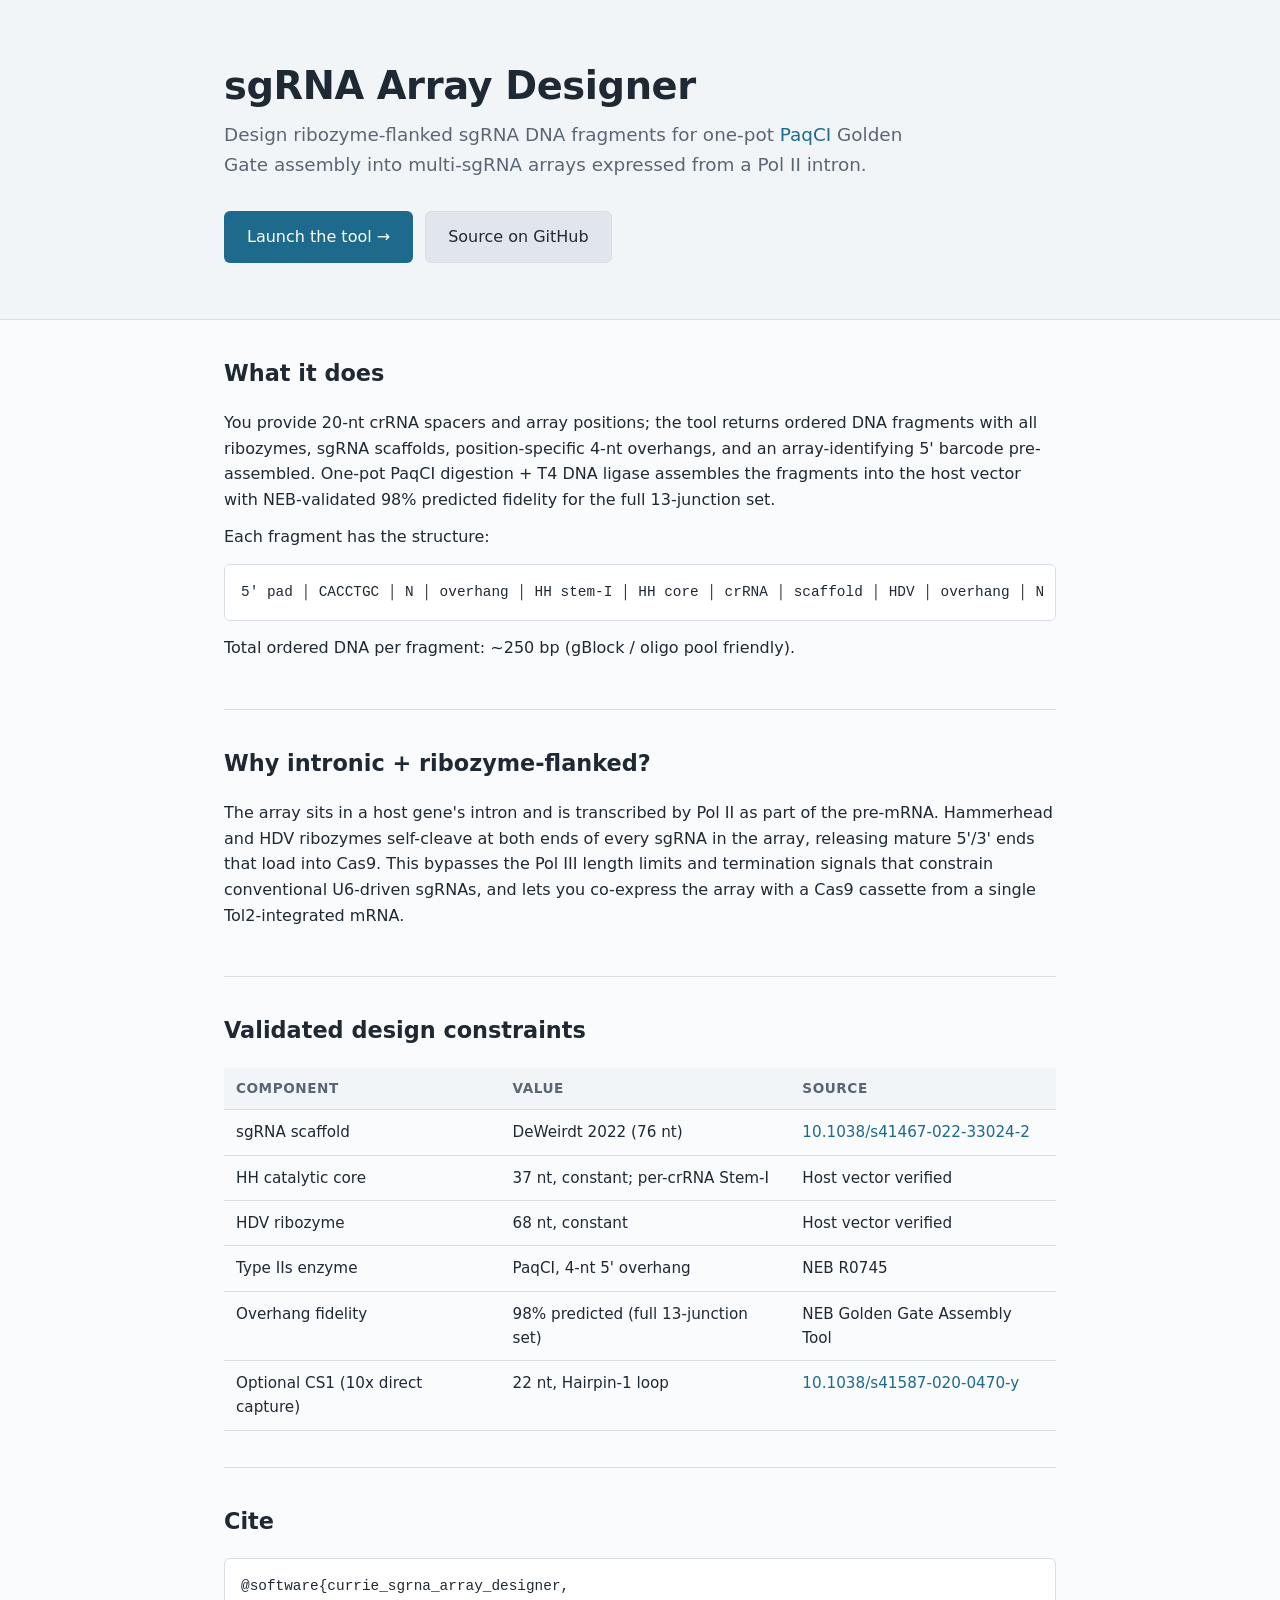
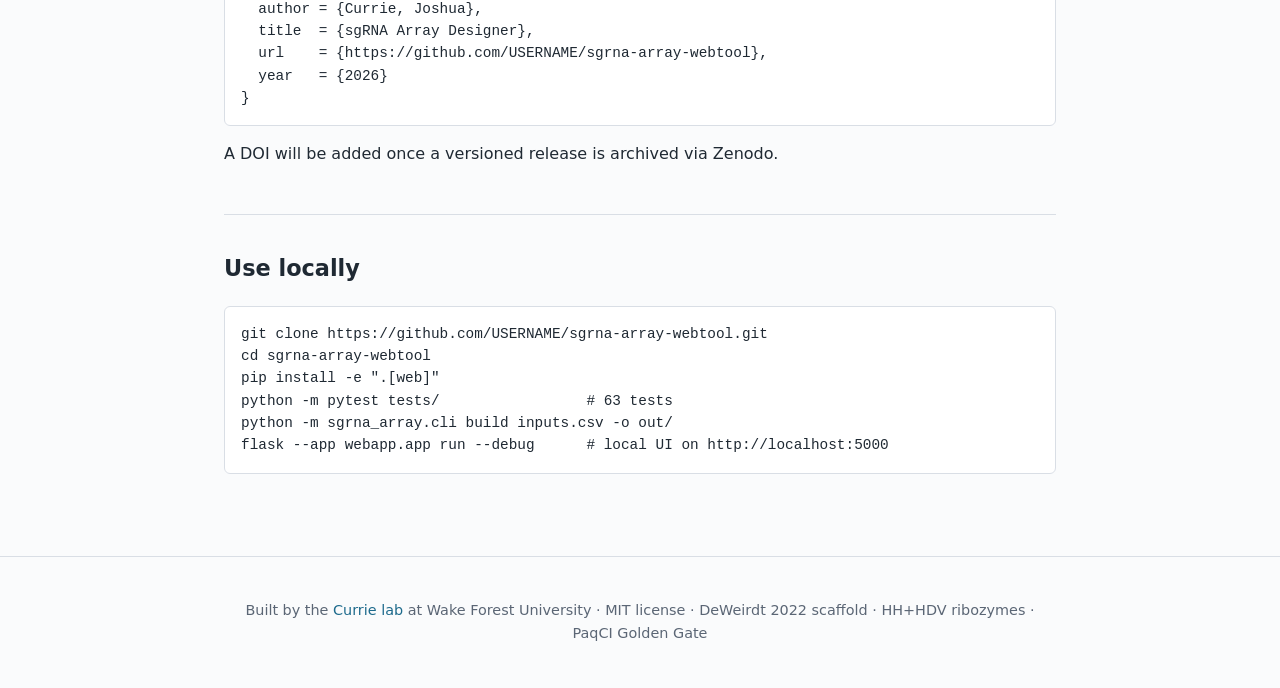
==== docs/index.html @ 2a8f9276 "Initial commit: sgRNA Array Designer v0.1.0 Pure-Python core library + Flask UI + CLI for designing " ====
<!doctype html>
<html lang="en">
<head>
  <meta charset="utf-8">
  <meta name="viewport" content="width=device-width, initial-scale=1">
  <title>sgRNA Array Designer</title>
  <meta name="description" content="Design ribozyme-flanked sgRNA arrays for PaqCI Golden Gate assembly into Pol II intronic cassettes.">
  <link rel="stylesheet" href="style.css">
</head>
<body>
  <header class="hero">
    <div class="container">
      <h1>sgRNA Array Designer</h1>
      <p class="lede">
        Design ribozyme-flanked sgRNA DNA fragments for one-pot
        <a href="https://www.neb.com/en-us/products/r0745-paqci" target="_blank" rel="noopener">PaqCI</a>
        Golden Gate assembly into multi-sgRNA arrays expressed from a Pol II intron.
      </p>
      <p class="actions">
        <!-- TODO: replace USERNAME with your Hugging Face username after creating the Space. -->
        <a class="btn btn-primary" href="https://huggingface.co/spaces/currie-wfu/sgRNA_array">
          Launch the tool →
        </a>
        <!-- TODO: replace USERNAME with your GitHub username after pushing the repo. -->
        <a class="btn btn-secondary" href="https://github.com/USERNAME/sgrna-array-webtool">
          Source on GitHub
        </a>
      </p>
    </div>
  </header>

  <main class="container">
    <section>
      <h2>What it does</h2>
      <p>
        You provide 20-nt crRNA spacers and array positions; the tool returns ordered DNA fragments
        with all ribozymes, sgRNA scaffolds, position-specific 4-nt overhangs, and an array-identifying
        5' barcode pre-assembled. One-pot PaqCI digestion + T4 DNA ligase assembles the fragments into
        the host vector with NEB-validated 98% predicted fidelity for the full 13-junction set.
      </p>
      <p>
        Each fragment has the structure:
      </p>
      <pre><code>5' pad │ CACCTGC │ N │ overhang │ HH stem-I │ HH core │ crRNA │ scaffold │ HDV │ overhang │ N │ GCAGGTG │ 3' pad</code></pre>
      <p>
        Total ordered DNA per fragment: ~250 bp (gBlock / oligo pool friendly).
      </p>
    </section>

    <section>
      <h2>Why intronic + ribozyme-flanked?</h2>
      <p>
        The array sits in a host gene's intron and is transcribed by Pol II as part of the pre-mRNA.
        Hammerhead and HDV ribozymes self-cleave at both ends of every sgRNA in the array, releasing
        mature 5'/3' ends that load into Cas9. This bypasses the Pol III length limits and termination
        signals that constrain conventional U6-driven sgRNAs, and lets you co-express the array with
        a Cas9 cassette from a single Tol2-integrated mRNA.
      </p>
    </section>

    <section>
      <h2>Validated design constraints</h2>
      <table>
        <thead>
          <tr><th>Component</th><th>Value</th><th>Source</th></tr>
        </thead>
        <tbody>
          <tr><td>sgRNA scaffold</td><td>DeWeirdt 2022 (76 nt)</td>
              <td><a href="https://doi.org/10.1038/s41467-022-33024-2">10.1038/s41467-022-33024-2</a></td></tr>
          <tr><td>HH catalytic core</td><td>37 nt, constant; per-crRNA Stem-I</td>
              <td>Host vector verified</td></tr>
          <tr><td>HDV ribozyme</td><td>68 nt, constant</td>
              <td>Host vector verified</td></tr>
          <tr><td>Type IIs enzyme</td><td>PaqCI, 4-nt 5' overhang</td>
              <td>NEB R0745</td></tr>
          <tr><td>Overhang fidelity</td><td>98% predicted (full 13-junction set)</td>
              <td>NEB Golden Gate Assembly Tool</td></tr>
          <tr><td>Optional CS1 (10x direct capture)</td><td>22 nt, Hairpin-1 loop</td>
              <td><a href="https://doi.org/10.1038/s41587-020-0470-y">10.1038/s41587-020-0470-y</a></td></tr>
        </tbody>
      </table>
    </section>

    <section>
      <h2>Cite</h2>
      <pre><code>@software{currie_sgrna_array_designer,
  author = {Currie, Joshua},
  title  = {sgRNA Array Designer},
  url    = {https://github.com/USERNAME/sgrna-array-webtool},
  year   = {2026}
}</code></pre>
      <p>A DOI will be added once a versioned release is archived via Zenodo.</p>
    </section>

    <section>
      <h2>Use locally</h2>
      <pre><code>git clone https://github.com/USERNAME/sgrna-array-webtool.git
cd sgrna-array-webtool
pip install -e ".[web]"
python -m pytest tests/                 # 63 tests
python -m sgrna_array.cli build inputs.csv -o out/
flask --app webapp.app run --debug      # local UI on http://localhost:5000</code></pre>
    </section>
  </main>

  <footer>
    <div class="container">
      <p>
        Built by the
        <a href="https://github.com/USERNAME">Currie lab</a> at Wake Forest University ·
        MIT license · DeWeirdt 2022 scaffold · HH+HDV ribozymes · PaqCI Golden Gate
      </p>
    </div>
  </footer>
</body>
</html>
---- docs/style.css ----
/* sgRNA Array Designer — GitHub Pages landing page styling.
   Mirrors the Flask app's restrained scientific palette. */

:root {
  --color-bg: #fafbfc;
  --color-surface: #ffffff;
  --color-border: #d9dee5;
  --color-text: #1f2933;
  --color-muted: #5b6675;
  --color-primary: #1d6a8c;
  --color-primary-hover: #155372;
  --color-secondary: #e1e6ec;
  --color-hero-bg: #f1f5f8;
  --radius: 6px;
  --font-system: system-ui, -apple-system, "Segoe UI", Roboto, Helvetica, Arial, sans-serif;
  --font-mono: ui-monospace, SFMono-Regular, Menlo, Monaco, Consolas, monospace;
}

* { box-sizing: border-box; }

html, body {
  margin: 0;
  padding: 0;
  background: var(--color-bg);
  color: var(--color-text);
  font-family: var(--font-system);
  font-size: 16px;
  line-height: 1.6;
}

a {
  color: var(--color-primary);
  text-decoration: none;
}
a:hover { text-decoration: underline; }

.container {
  max-width: 880px;
  margin: 0 auto;
  padding: 0 24px;
}

/* Hero */
.hero {
  background: var(--color-hero-bg);
  border-bottom: 1px solid var(--color-border);
  padding: 64px 0 56px;
}
.hero h1 {
  margin: 0 0 12px;
  font-size: 2.4rem;
  line-height: 1.15;
  letter-spacing: -0.01em;
}
.hero .lede {
  margin: 0 0 32px;
  font-size: 1.15rem;
  color: var(--color-muted);
  max-width: 700px;
}
.hero .actions { margin: 0; display: flex; gap: 12px; flex-wrap: wrap; }

.btn {
  display: inline-block;
  padding: 12px 22px;
  font-size: 1rem;
  border-radius: var(--radius);
  border: 1px solid transparent;
  cursor: pointer;
}
.btn-primary {
  background: var(--color-primary);
  color: white;
}
.btn-primary:hover { background: var(--color-primary-hover); text-decoration: none; }
.btn-secondary {
  background: var(--color-secondary);
  color: var(--color-text);
  border-color: var(--color-border);
}
.btn-secondary:hover { background: #cdd4dd; text-decoration: none; }

/* Sections */
main section {
  padding: 36px 0;
  border-bottom: 1px solid var(--color-border);
}
main section:last-of-type { border-bottom: none; }
main h2 { margin-top: 0; font-size: 1.4rem; }

main p { margin: 12px 0; }

pre {
  background: var(--color-surface);
  border: 1px solid var(--color-border);
  border-radius: var(--radius);
  padding: 16px;
  overflow-x: auto;
  font-family: var(--font-mono);
  font-size: 0.9rem;
  line-height: 1.55;
}
code {
  font-family: var(--font-mono);
  font-size: 0.92rem;
}
pre code { font-size: inherit; }

table {
  width: 100%;
  border-collapse: collapse;
  margin-top: 12px;
}
th, td {
  text-align: left;
  padding: 10px 12px;
  border-bottom: 1px solid var(--color-border);
  vertical-align: top;
  font-size: 0.95rem;
}
th {
  font-size: 0.85rem;
  text-transform: uppercase;
  letter-spacing: 0.04em;
  color: var(--color-muted);
  background: var(--color-hero-bg);
}

footer {
  padding: 28px 0;
  border-top: 1px solid var(--color-border);
  color: var(--color-muted);
  font-size: 0.9rem;
  text-align: center;
  margin-top: 32px;
}
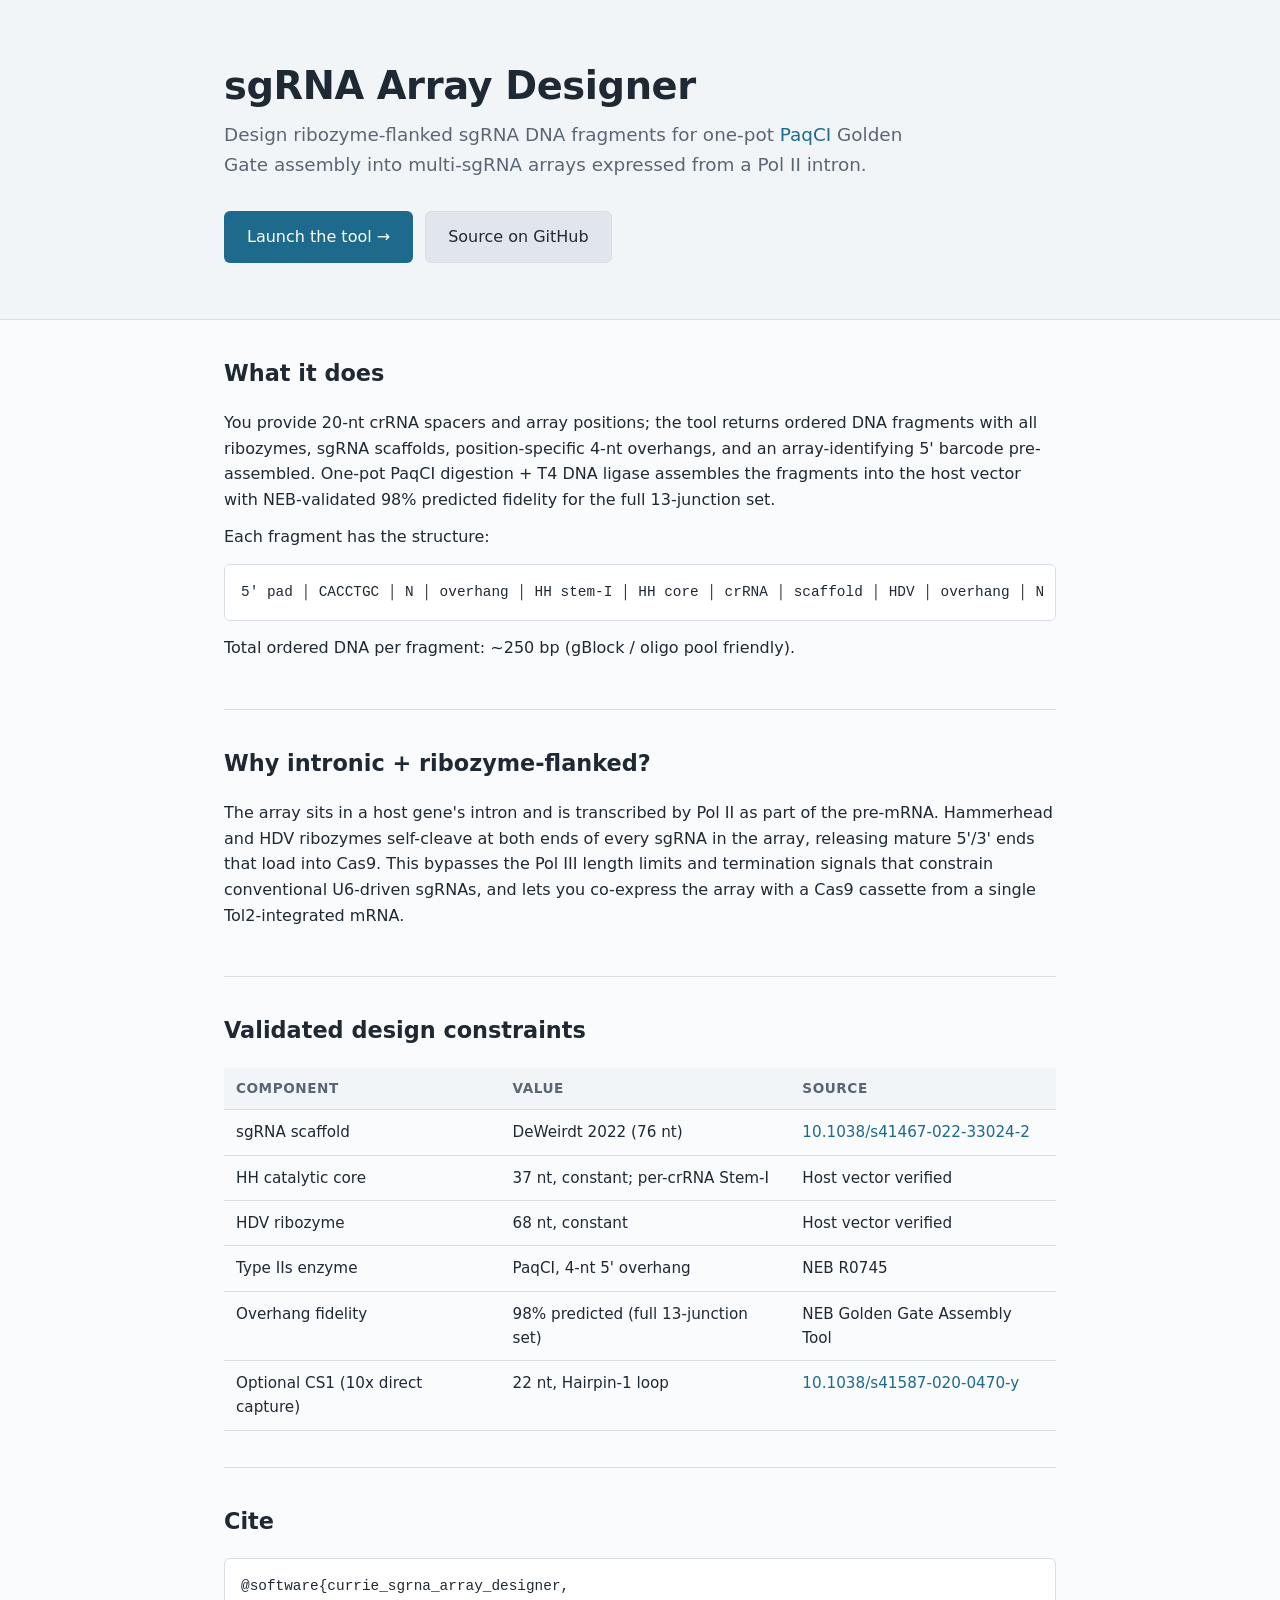
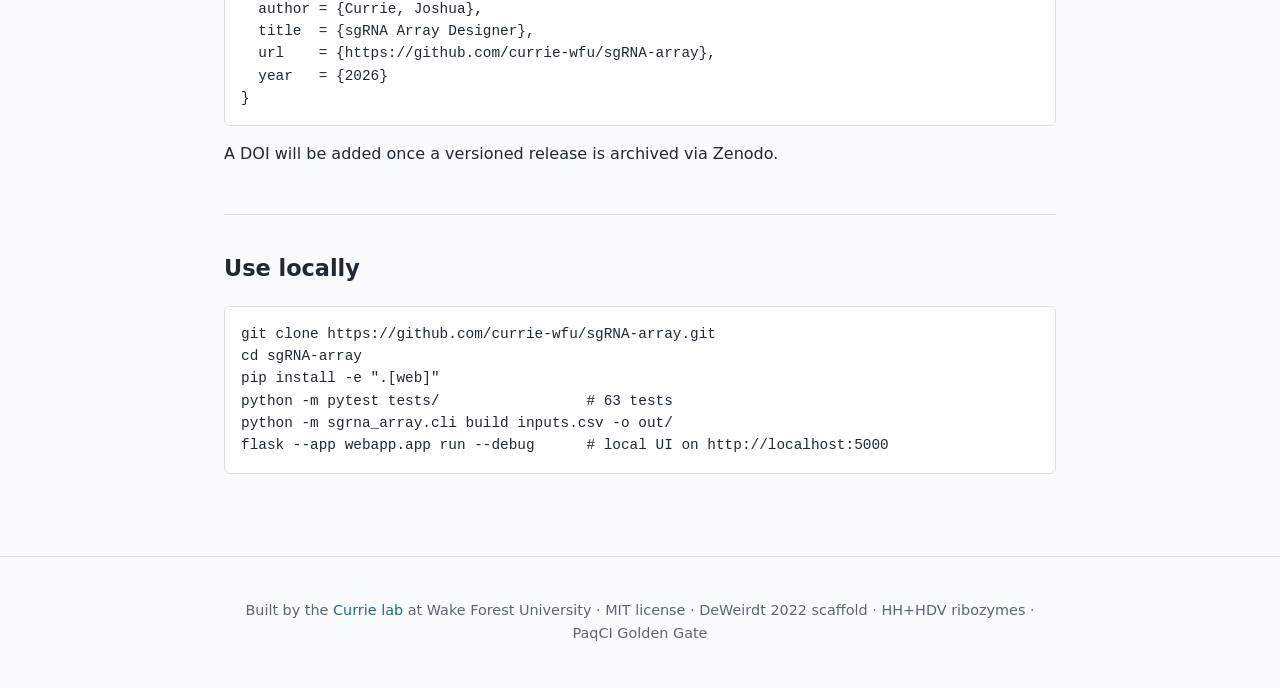
==== commit f8caeb15: "Point USERNAME and repo-path placeholders at currie-wfu/sgRNA-array Wires the GitHub repo URL, GitHu" ====
--- a/docs/index.html
+++ b/docs/index.html
@@ -17,12 +17,10 @@
         Golden Gate assembly into multi-sgRNA arrays expressed from a Pol II intron.
       </p>
       <p class="actions">
-        <!-- TODO: replace USERNAME with your Hugging Face username after creating the Space. -->
         <a class="btn btn-primary" href="https://huggingface.co/spaces/currie-wfu/sgRNA_array">
           Launch the tool →
         </a>
-        <!-- TODO: replace USERNAME with your GitHub username after pushing the repo. -->
-        <a class="btn btn-secondary" href="https://github.com/USERNAME/sgrna-array-webtool">
+        <a class="btn btn-secondary" href="https://github.com/currie-wfu/sgRNA-array">
           Source on GitHub
         </a>
       </p>
@@ -86,7 +84,7 @@
       <pre><code>@software{currie_sgrna_array_designer,
   author = {Currie, Joshua},
   title  = {sgRNA Array Designer},
-  url    = {https://github.com/USERNAME/sgrna-array-webtool},
+  url    = {https://github.com/currie-wfu/sgRNA-array},
   year   = {2026}
 }</code></pre>
       <p>A DOI will be added once a versioned release is archived via Zenodo.</p>
@@ -94,8 +92,8 @@
 
     <section>
       <h2>Use locally</h2>
-      <pre><code>git clone https://github.com/USERNAME/sgrna-array-webtool.git
-cd sgrna-array-webtool
+      <pre><code>git clone https://github.com/currie-wfu/sgRNA-array.git
+cd sgRNA-array
 pip install -e ".[web]"
 python -m pytest tests/                 # 63 tests
 python -m sgrna_array.cli build inputs.csv -o out/
@@ -107,7 +105,7 @@
     <div class="container">
       <p>
         Built by the
-        <a href="https://github.com/USERNAME">Currie lab</a> at Wake Forest University ·
+        <a href="https://github.com/currie-wfu">Currie lab</a> at Wake Forest University ·
         MIT license · DeWeirdt 2022 scaffold · HH+HDV ribozymes · PaqCI Golden Gate
       </p>
     </div>
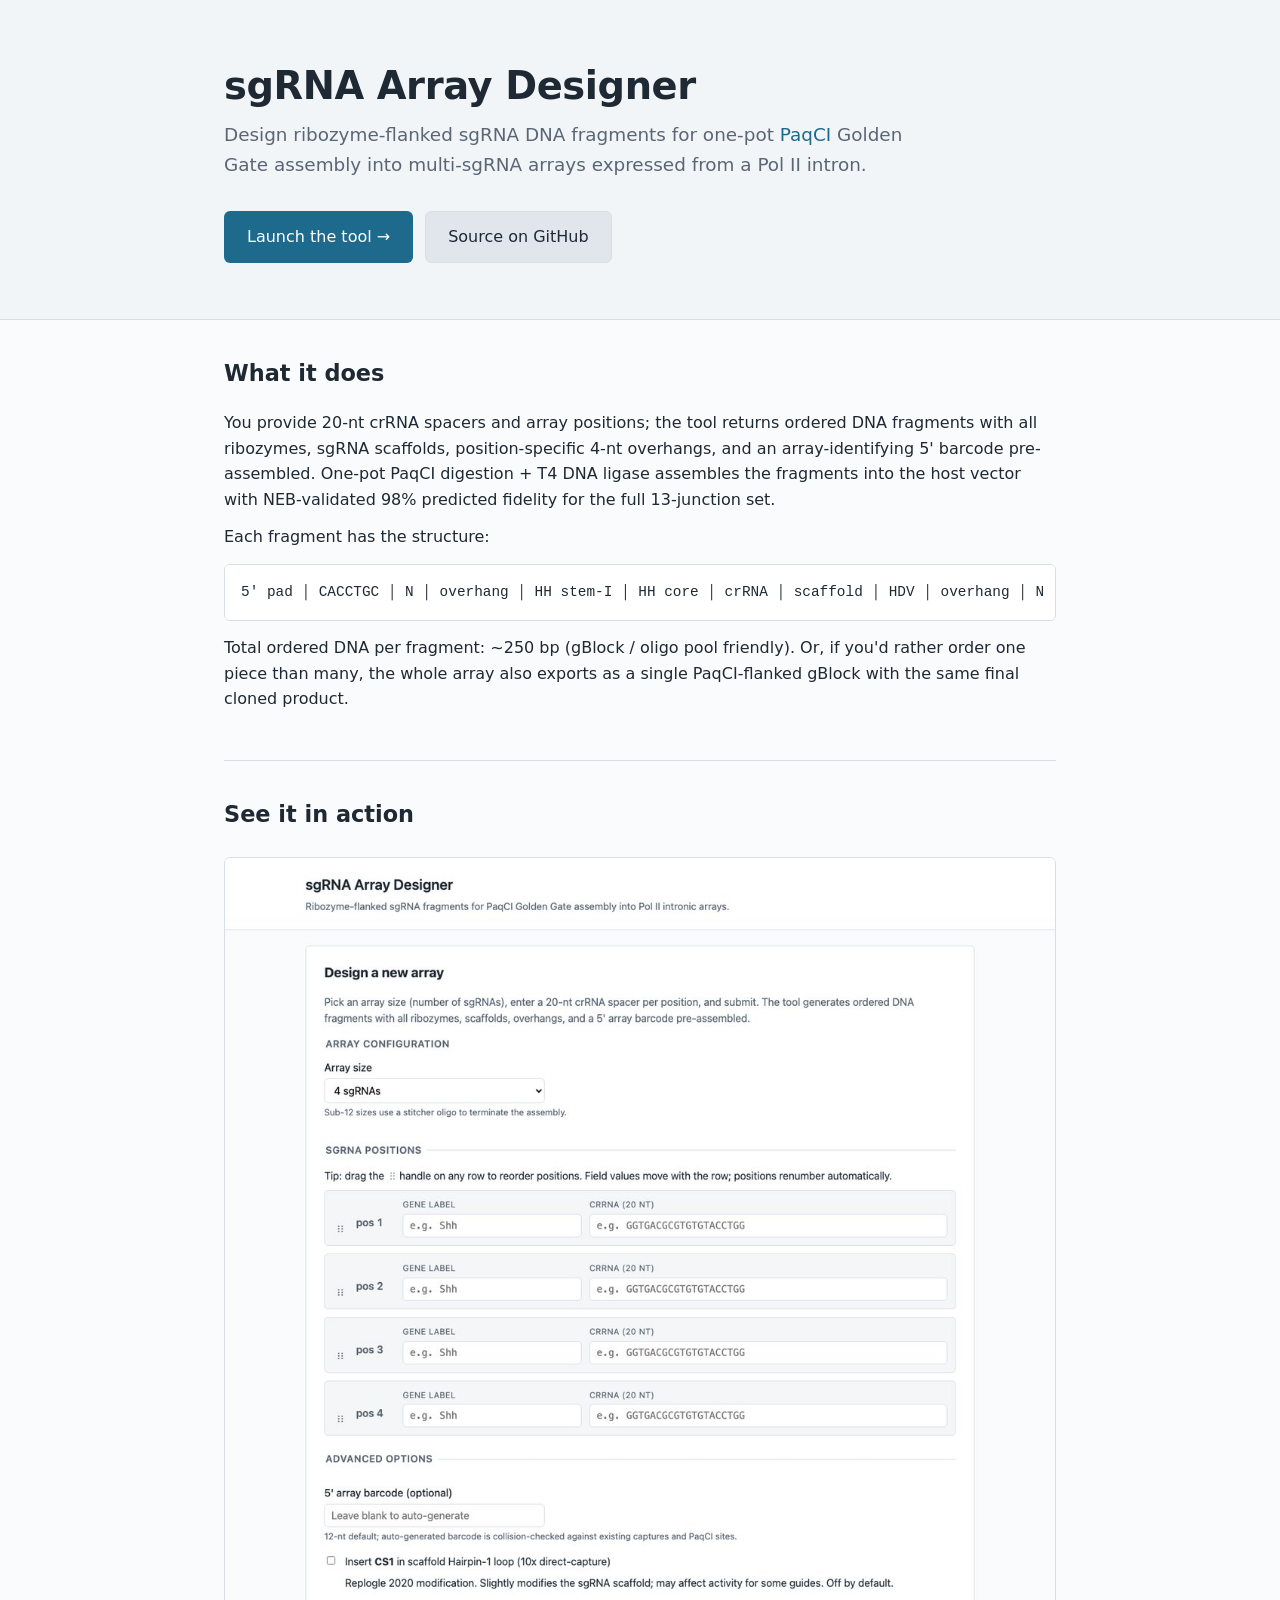
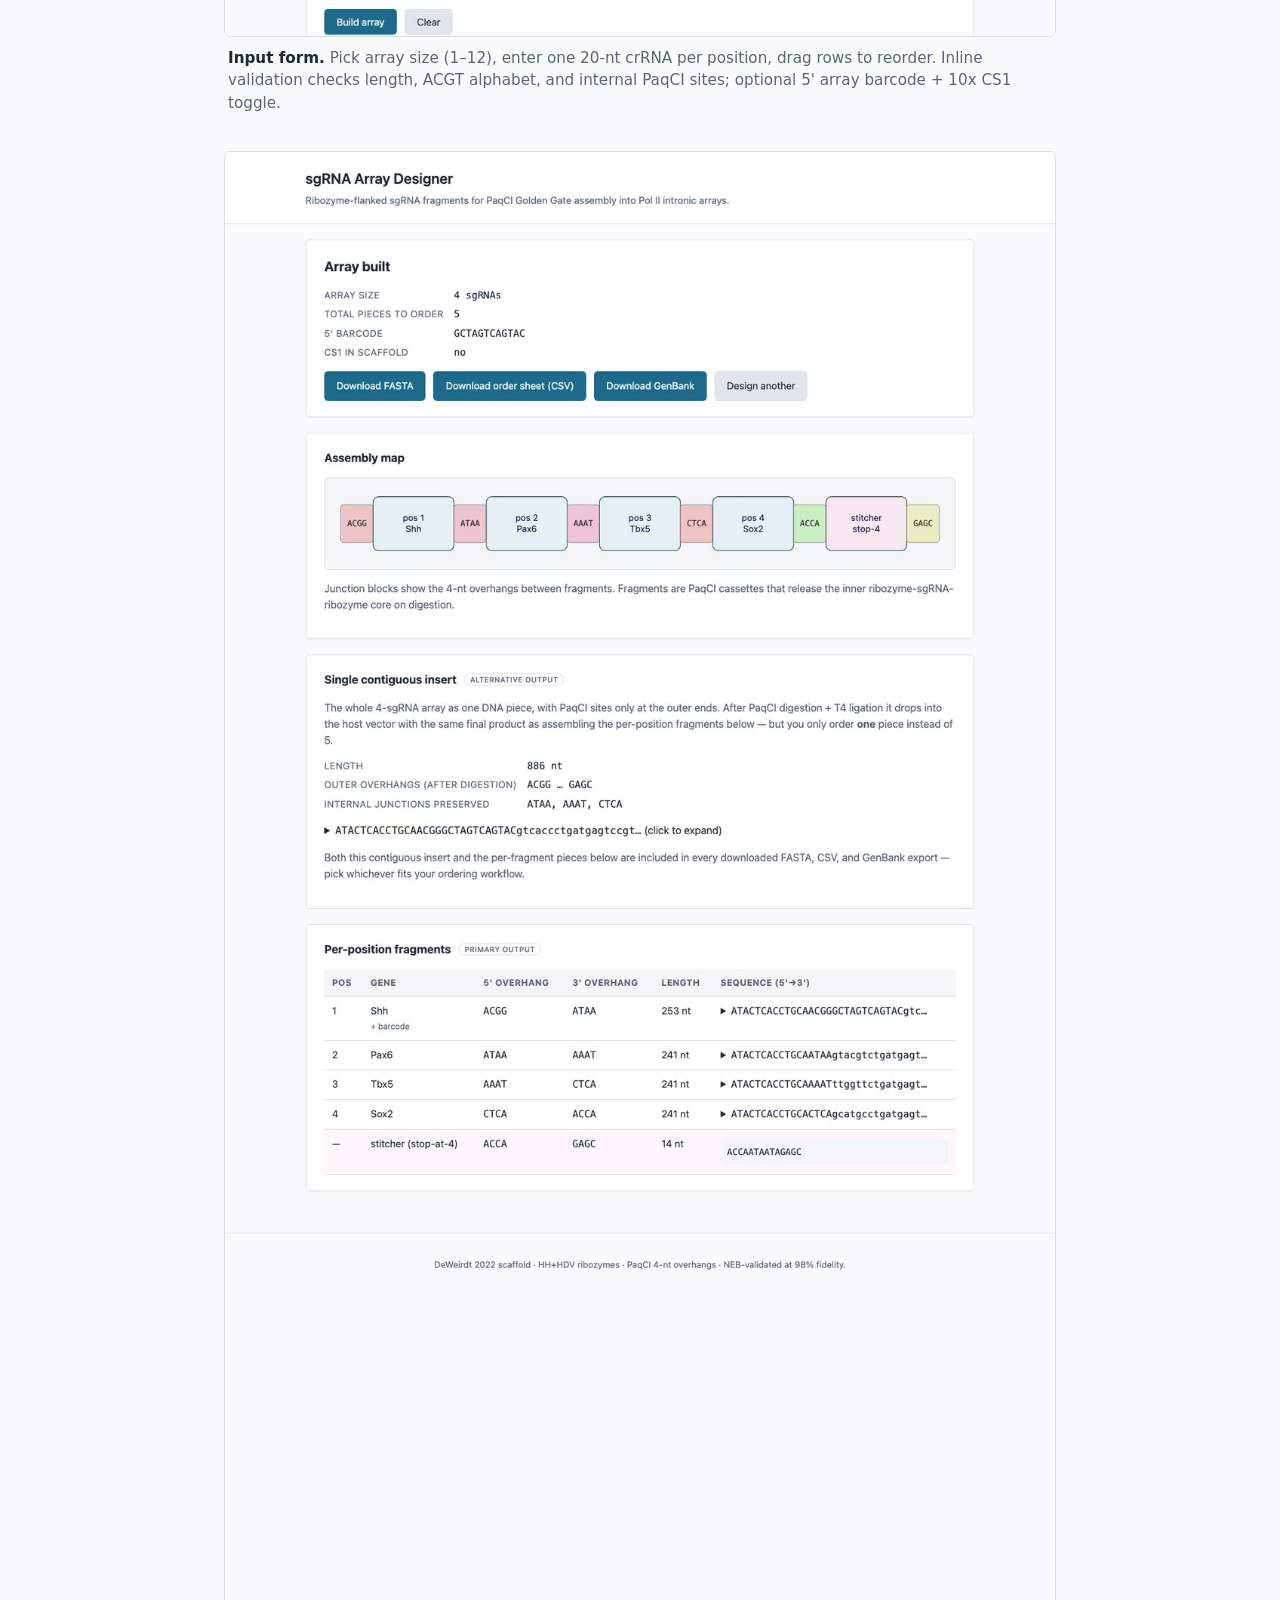
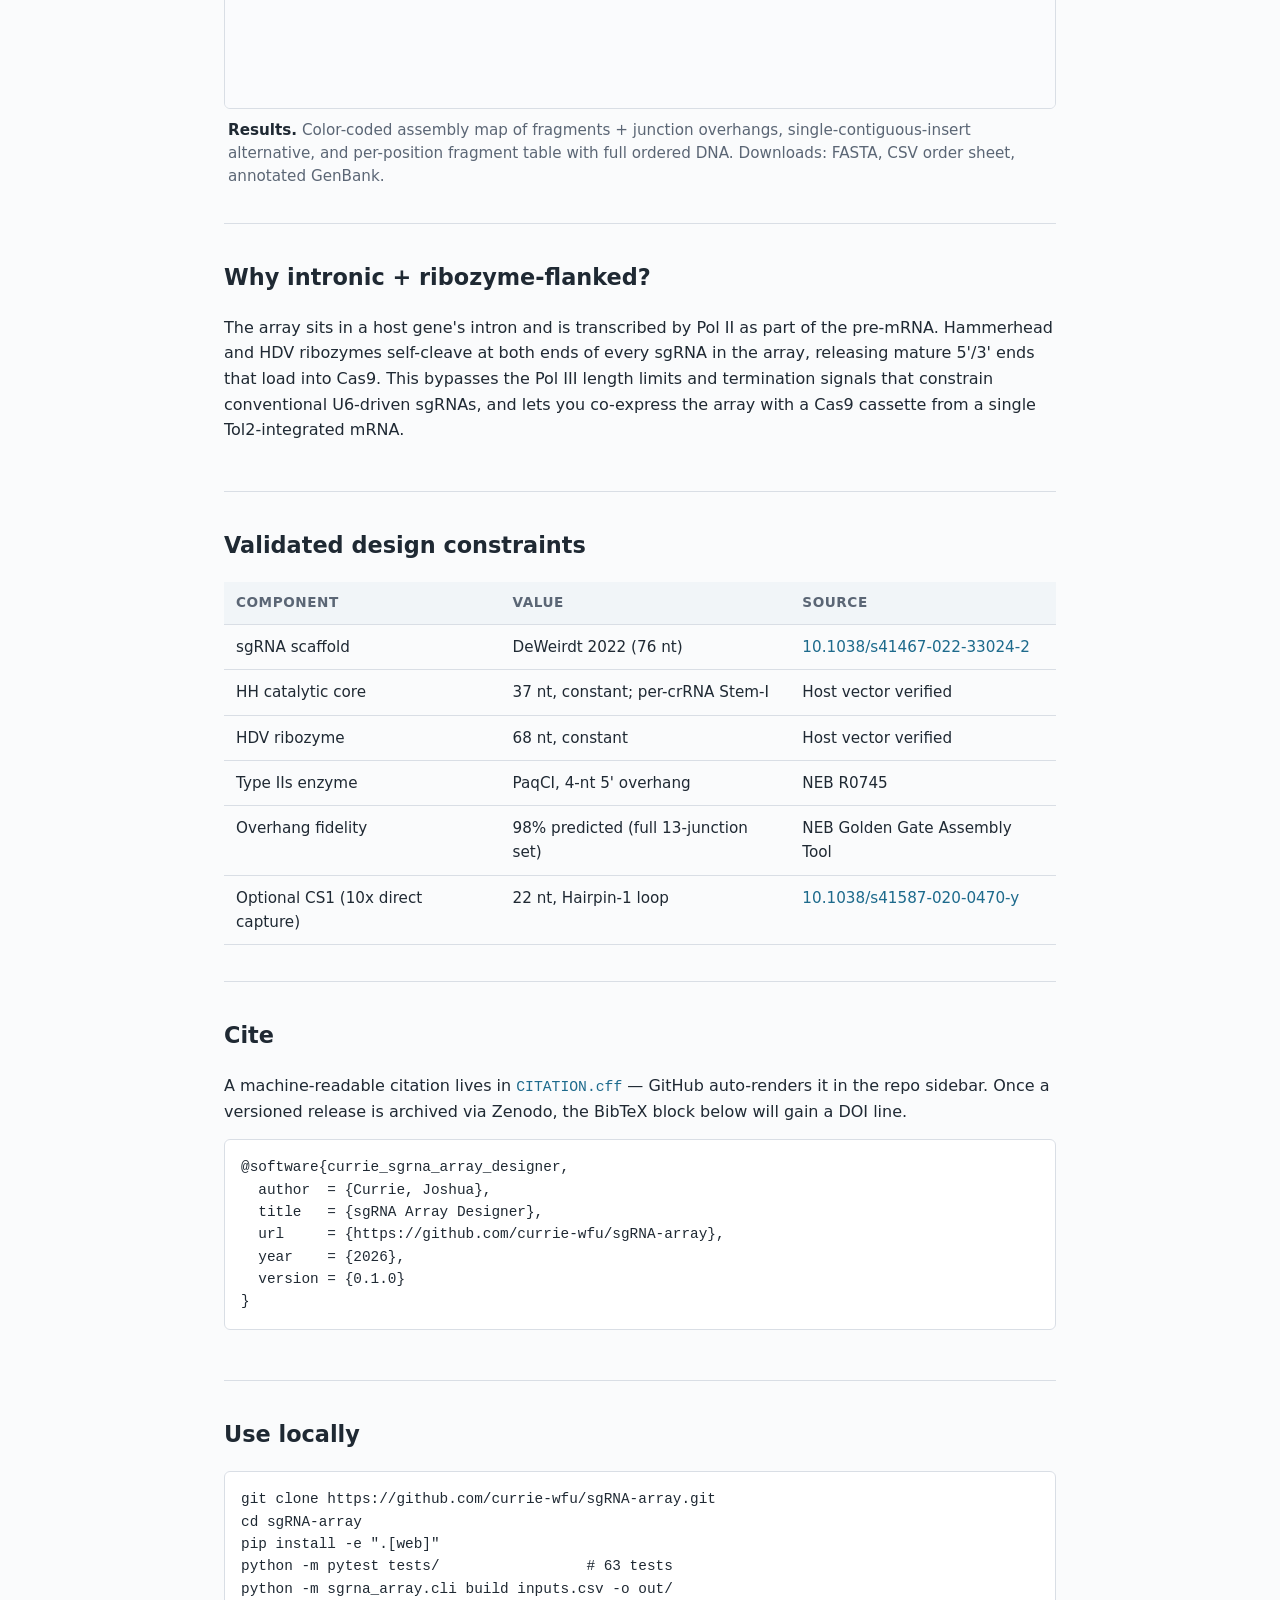
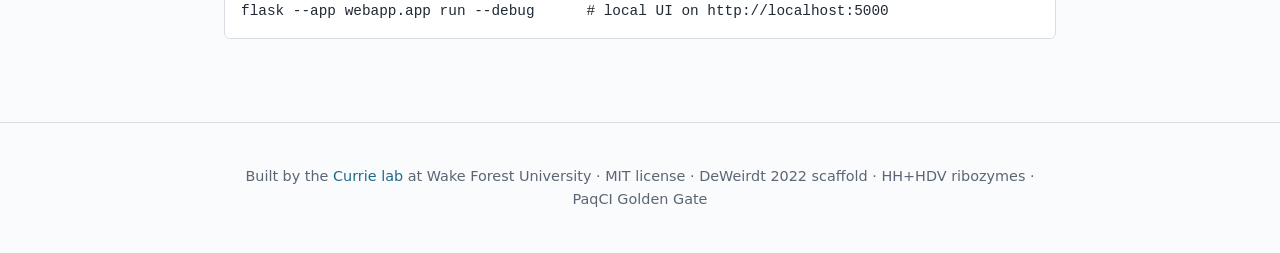
==== commit b057a881: "Landing page: embed Flask UI screenshots + add CITATION.cff for Zenodo Landing page (docs/index.html" ====
--- a/docs/index.html
+++ b/docs/index.html
@@ -42,7 +42,39 @@
       <pre><code>5' pad │ CACCTGC │ N │ overhang │ HH stem-I │ HH core │ crRNA │ scaffold │ HDV │ overhang │ N │ GCAGGTG │ 3' pad</code></pre>
       <p>
         Total ordered DNA per fragment: ~250 bp (gBlock / oligo pool friendly).
+        Or, if you'd rather order one piece than many, the whole array also exports
+        as a single PaqCI-flanked gBlock with the same final cloned product.
       </p>
+    </section>
+
+    <section class="screenshots">
+      <h2>See it in action</h2>
+      <figure>
+        <a href="images/screenshot-form.jpg">
+          <img
+            src="images/screenshot-form.jpg"
+            alt="Screenshot of the input form: array size selector, four positional sgRNA rows with drag handles, optional barcode and CS1 inputs"
+            loading="lazy">
+        </a>
+        <figcaption>
+          <strong>Input form.</strong> Pick array size (1–12), enter one 20-nt crRNA per
+          position, drag rows to reorder. Inline validation checks length, ACGT alphabet,
+          and internal PaqCI sites; optional 5' array barcode + 10x CS1 toggle.
+        </figcaption>
+      </figure>
+      <figure>
+        <a href="images/screenshot-results.jpg">
+          <img
+            src="images/screenshot-results.jpg"
+            alt="Screenshot of the results page: array summary, color-coded assembly map SVG, single contiguous insert section, per-position fragment table with sequences"
+            loading="lazy">
+        </a>
+        <figcaption>
+          <strong>Results.</strong> Color-coded assembly map of fragments + junction overhangs,
+          single-contiguous-insert alternative, and per-position fragment table with full
+          ordered DNA. Downloads: FASTA, CSV order sheet, annotated GenBank.
+        </figcaption>
+      </figure>
     </section>
 
     <section>
@@ -81,13 +113,19 @@
 
     <section>
       <h2>Cite</h2>
+      <p>
+        A machine-readable citation lives in
+        <a href="https://github.com/currie-wfu/sgRNA-array/blob/main/CITATION.cff"><code>CITATION.cff</code></a>
+        — GitHub auto-renders it in the repo sidebar. Once a versioned release
+        is archived via Zenodo, the BibTeX block below will gain a DOI line.
+      </p>
       <pre><code>@software{currie_sgrna_array_designer,
-  author = {Currie, Joshua},
-  title  = {sgRNA Array Designer},
-  url    = {https://github.com/currie-wfu/sgRNA-array},
-  year   = {2026}
+  author  = {Currie, Joshua},
+  title   = {sgRNA Array Designer},
+  url     = {https://github.com/currie-wfu/sgRNA-array},
+  year    = {2026},
+  version = {0.1.0}
 }</code></pre>
-      <p>A DOI will be added once a versioned release is archived via Zenodo.</p>
     </section>
 
     <section>
--- a/docs/style.css
+++ b/docs/style.css
@@ -90,6 +90,37 @@
 
 main p { margin: 12px 0; }
 
+/* Screenshots */
+.screenshots figure {
+  margin: 24px 0 0;
+  padding: 0;
+}
+.screenshots figure + figure { margin-top: 36px; }
+.screenshots a {
+  display: block;
+  border: 1px solid var(--color-border);
+  border-radius: var(--radius);
+  overflow: hidden;
+  background: var(--color-hero-bg);
+  transition: box-shadow 150ms ease, transform 150ms ease;
+}
+.screenshots a:hover {
+  box-shadow: 0 8px 24px rgba(0, 0, 0, 0.08);
+  transform: translateY(-1px);
+}
+.screenshots img {
+  display: block;
+  width: 100%;
+  height: auto;
+}
+.screenshots figcaption {
+  margin: 10px 4px 0;
+  font-size: 0.95rem;
+  color: var(--color-muted);
+  line-height: 1.5;
+}
+.screenshots figcaption strong { color: var(--color-text); }
+
 pre {
   background: var(--color-surface);
   border: 1px solid var(--color-border);
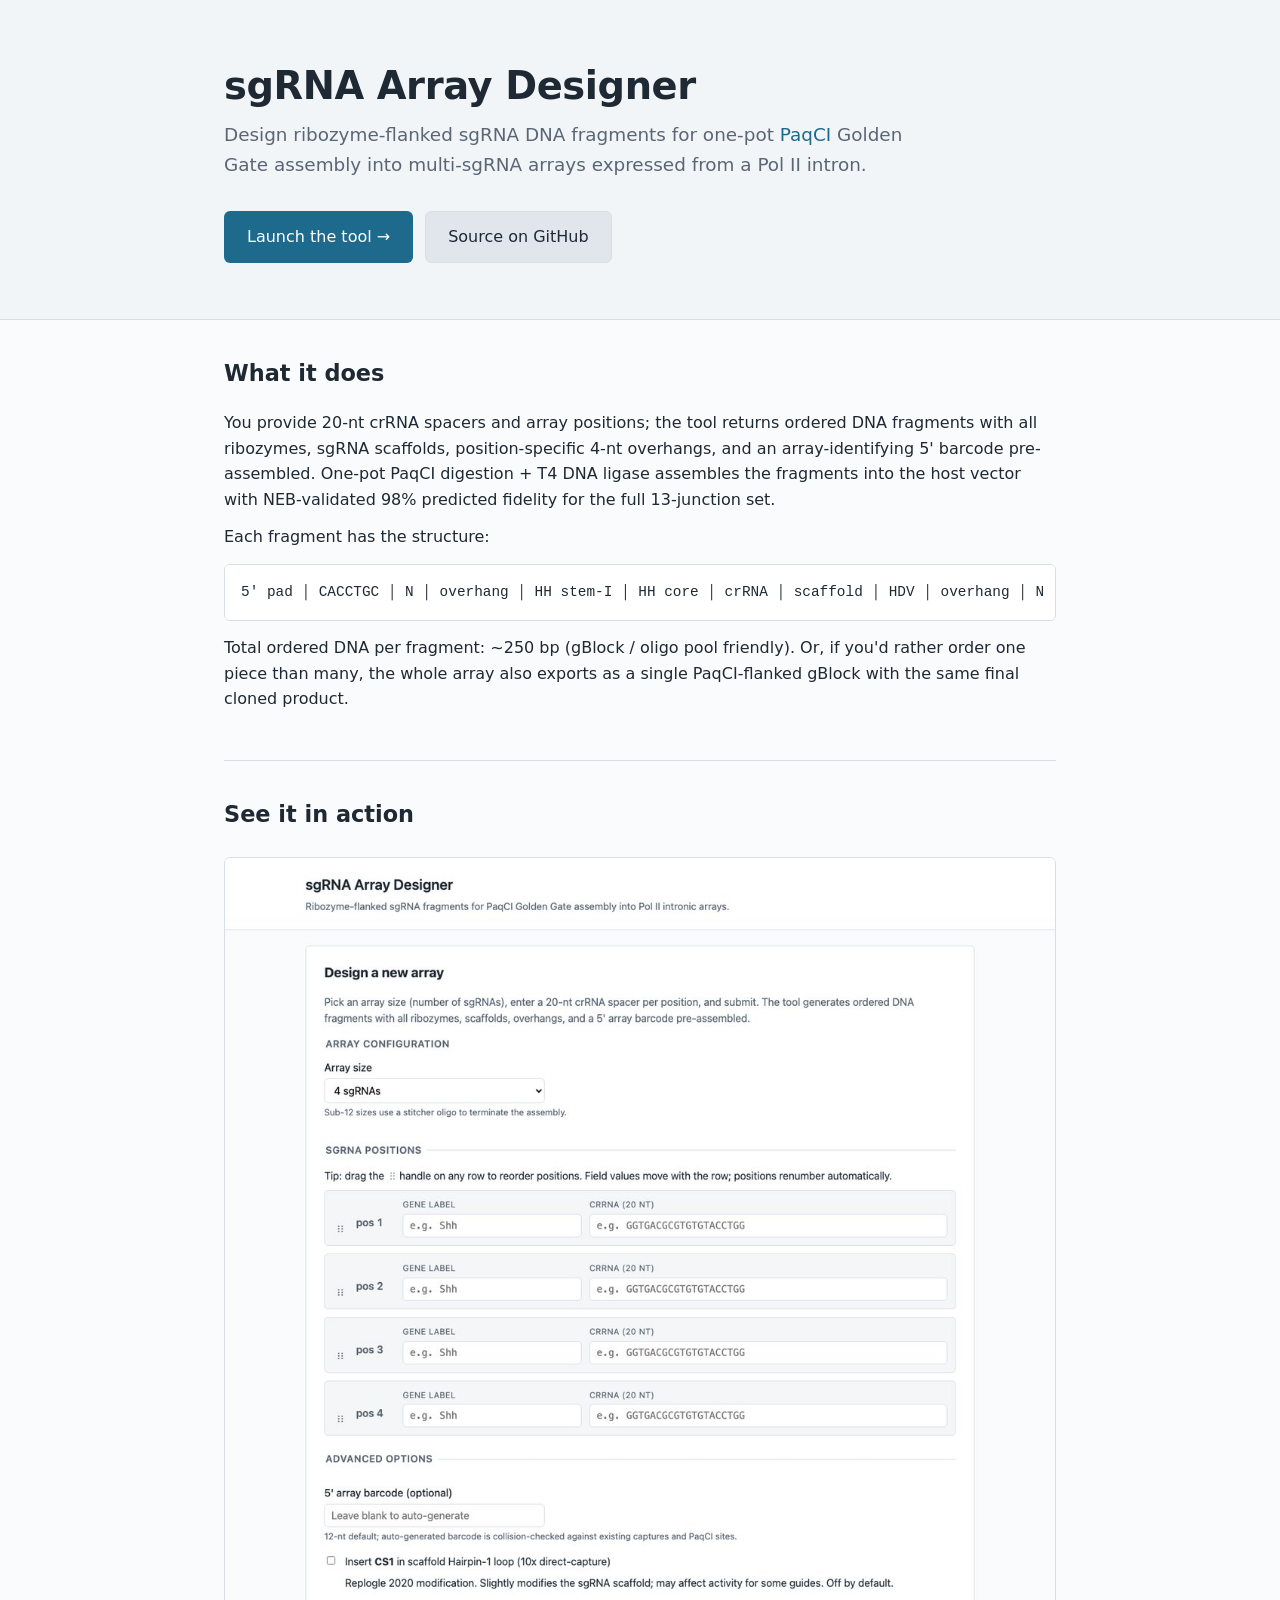
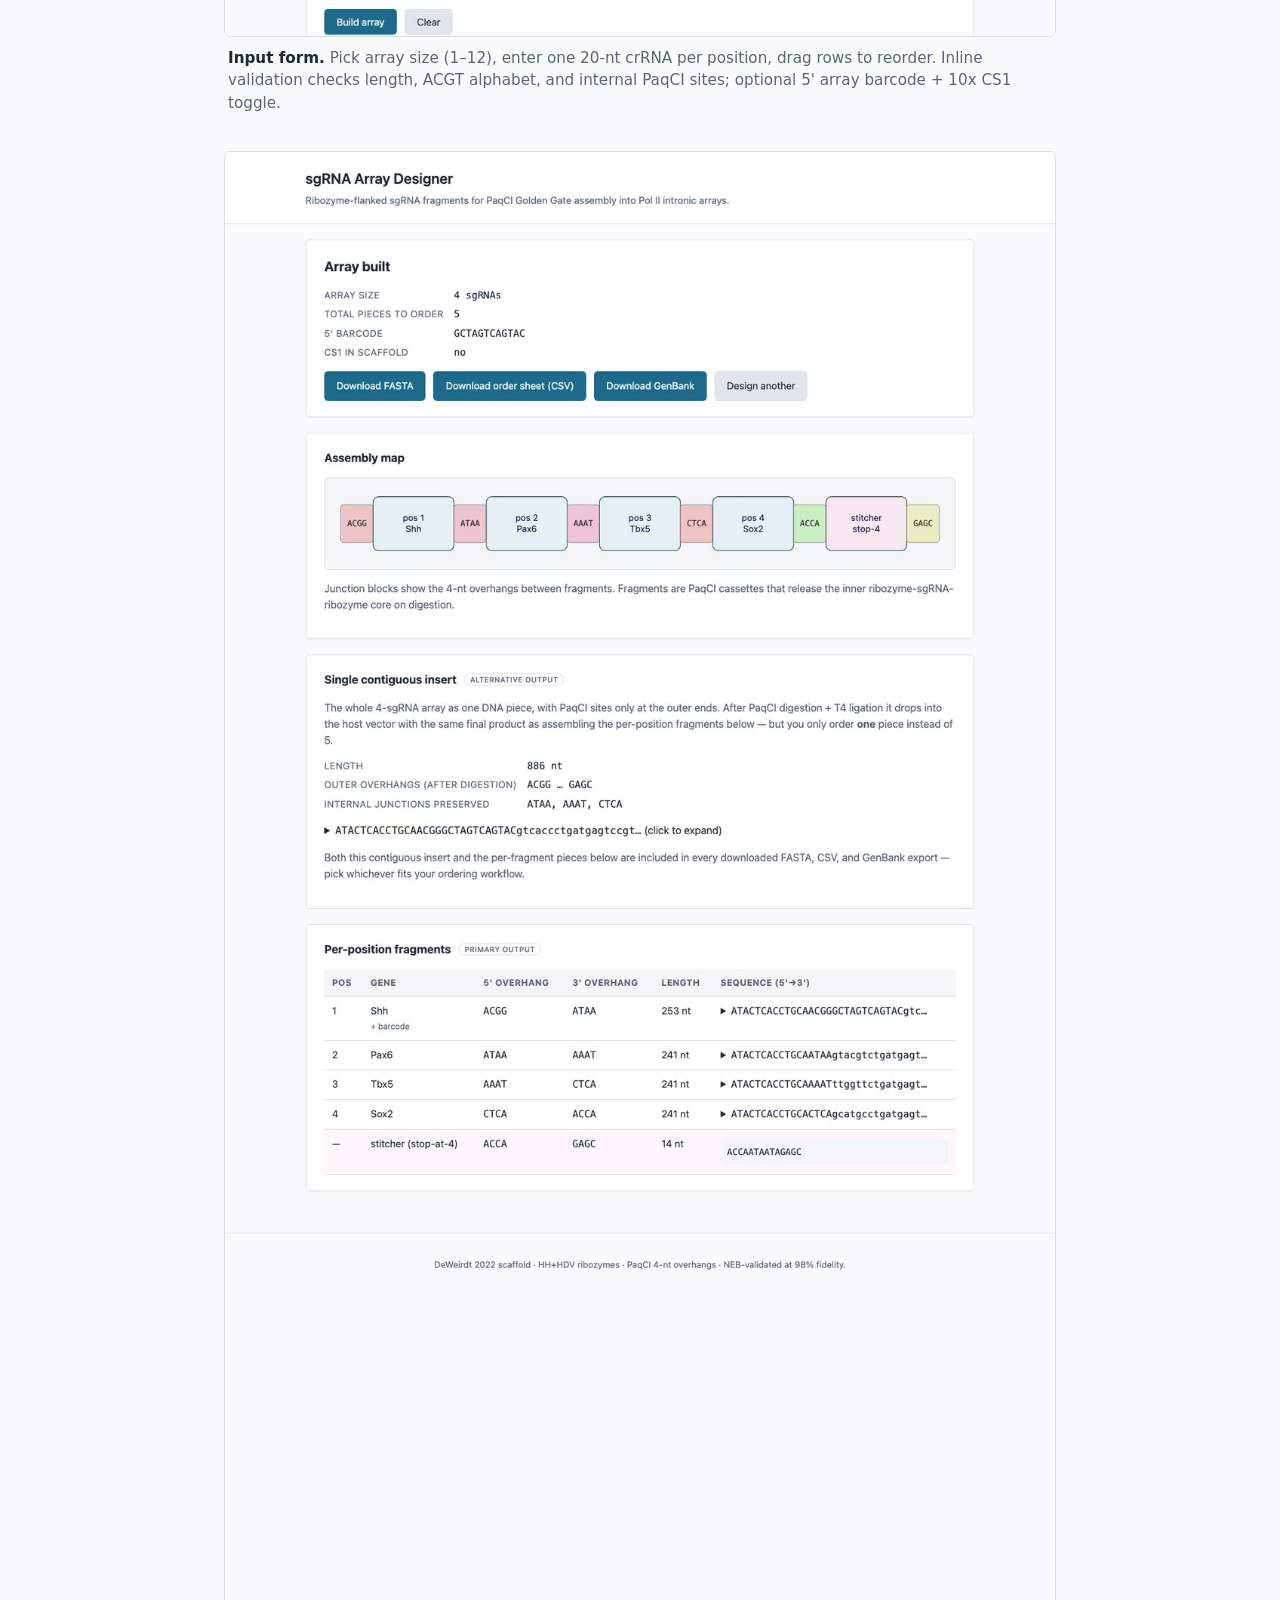
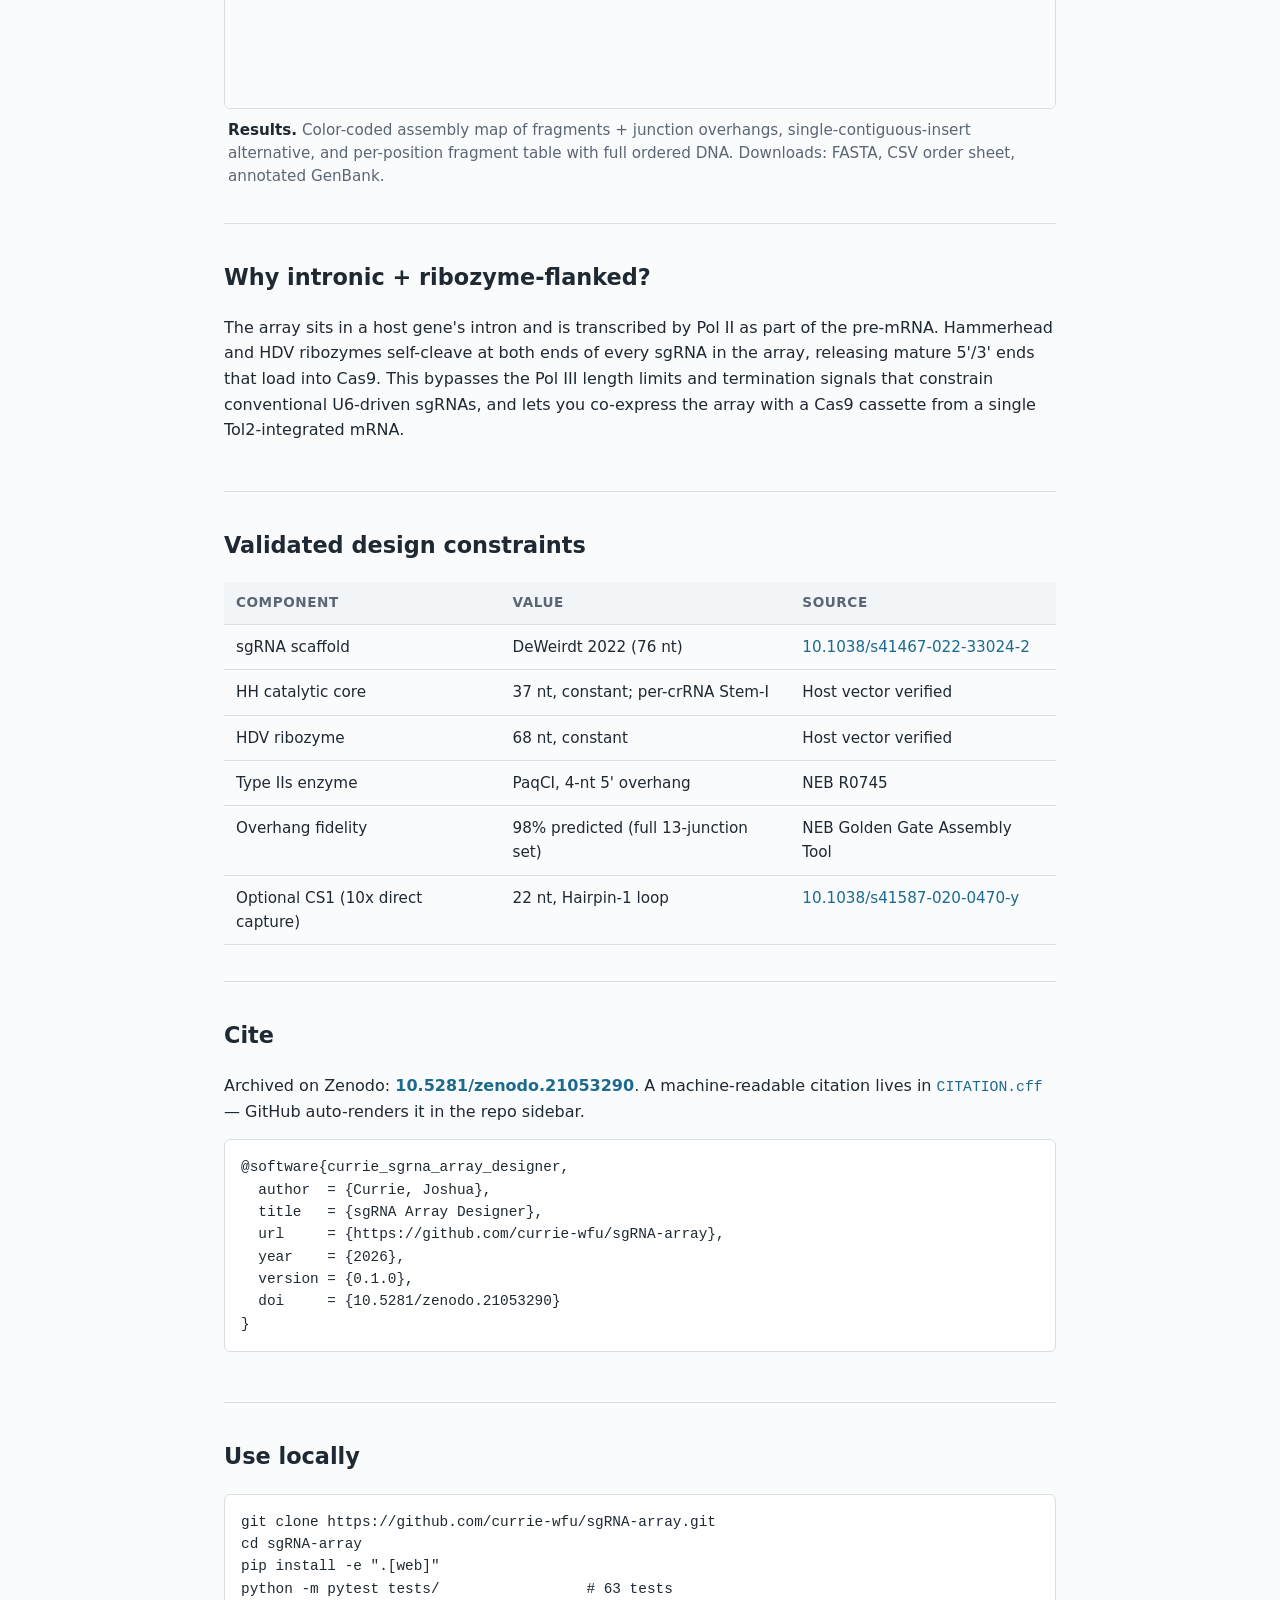
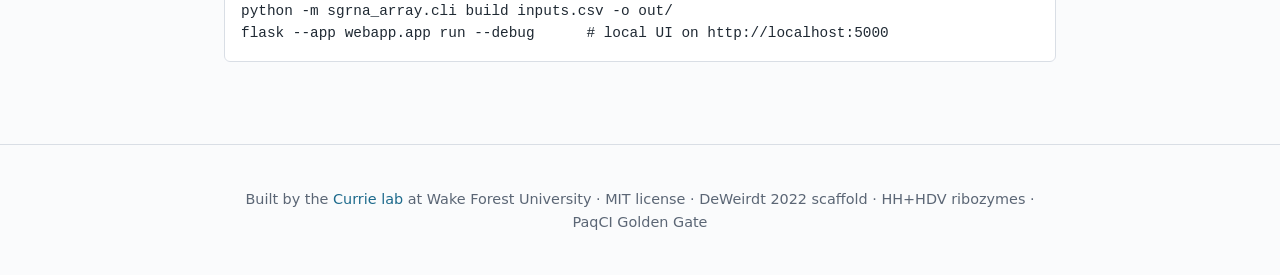
==== commit dcd810ad: "Add Zenodo DOI 10.5281/zenodo.21053290 to citations - CITATION.cff: uncomment and set doi: field (Ze" ====
--- a/docs/index.html
+++ b/docs/index.html
@@ -114,17 +114,19 @@
     <section>
       <h2>Cite</h2>
       <p>
+        Archived on Zenodo:
+        <a href="https://doi.org/10.5281/zenodo.21053290"><strong>10.5281/zenodo.21053290</strong></a>.
         A machine-readable citation lives in
         <a href="https://github.com/currie-wfu/sgRNA-array/blob/main/CITATION.cff"><code>CITATION.cff</code></a>
-        — GitHub auto-renders it in the repo sidebar. Once a versioned release
-        is archived via Zenodo, the BibTeX block below will gain a DOI line.
+        — GitHub auto-renders it in the repo sidebar.
       </p>
       <pre><code>@software{currie_sgrna_array_designer,
   author  = {Currie, Joshua},
   title   = {sgRNA Array Designer},
   url     = {https://github.com/currie-wfu/sgRNA-array},
   year    = {2026},
-  version = {0.1.0}
+  version = {0.1.0},
+  doi     = {10.5281/zenodo.21053290}
 }</code></pre>
     </section>
 
